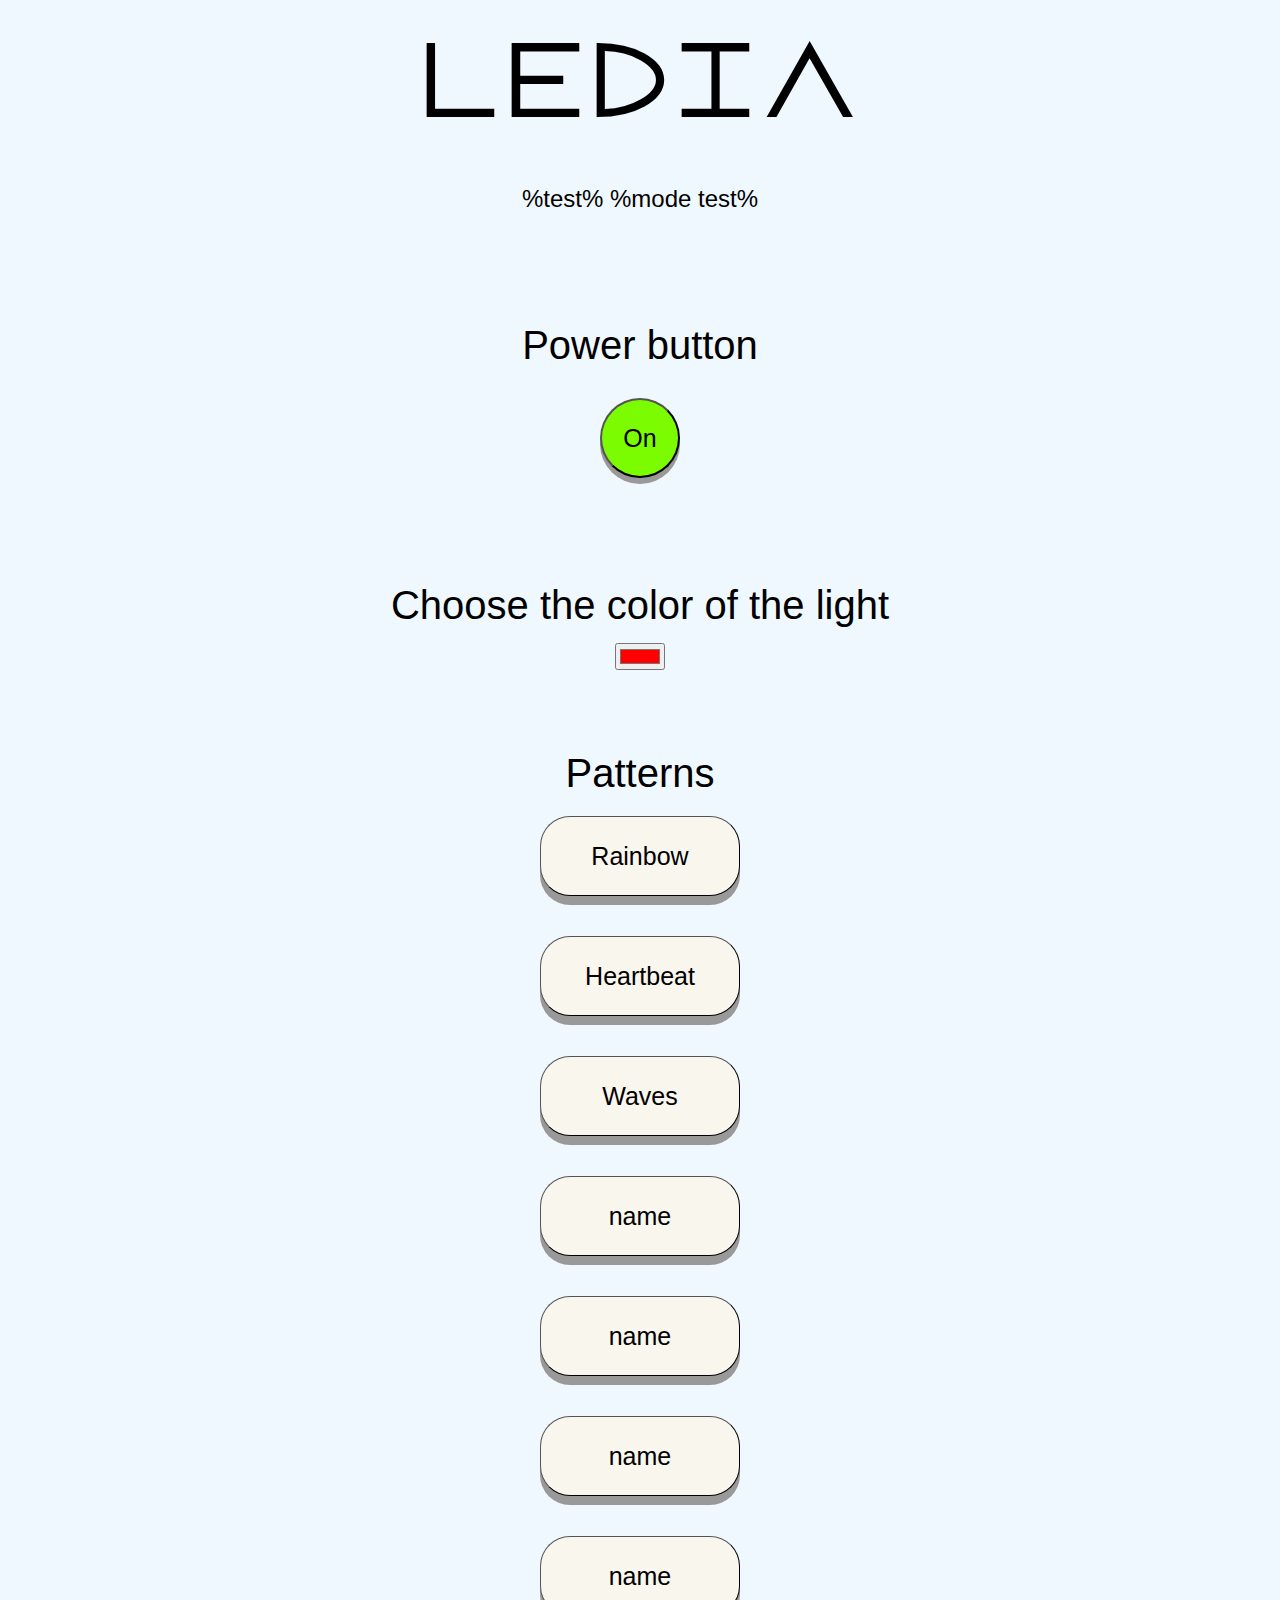
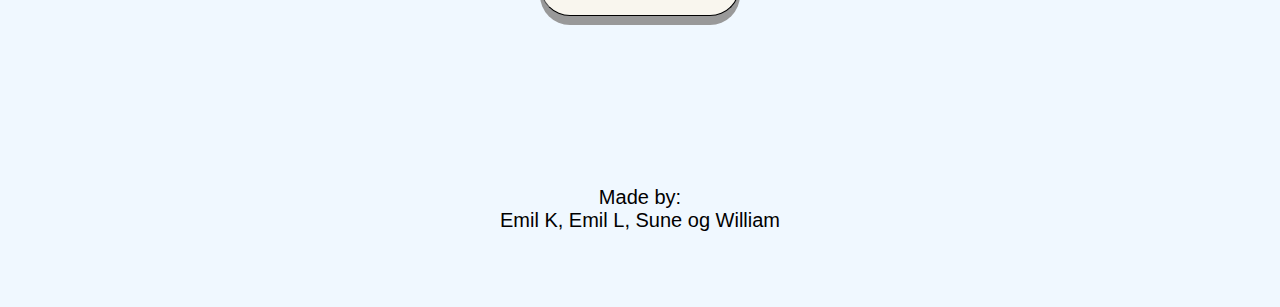
==== Kode/Smart Lighting/data/index.html @ 9d8d2228 "s" ====
<!DOCTYPE html>
<html lang="en" dir="ltr">
  <head>
    <meta charset="utf-8">
    <title>LEDia</title>
    <link rel="stylesheet" href="styles.css">
    <script type = "text/javascript" src="script.js"></script>
  </head>


  <body>
    <div class="flex-container">

      <!-- This is the title you see on the top of the website -->
      <div class="title">
        <div> ledia </div>
      </div>

      <!-- This is the introduction text below the title -->
      <div class="top">
        <div>
        <span id = "LED_State">%test%</span>
        <span id = "mode"> %mode test% </span>
        </div>
      </div>

      <!-- This is the meat of the website where all the controlpanels will be -->
      <div class="middletop">
        <div id = "LEDState"> Power button </div>
          <button id="buttonLED" class="button button1" onclick="LEDswitch('buttonLED')" style = "box-shadow: 0 6px #999;">On</button>
      </div>

      <div class="middlebottom">
        <div> Choose the color of the light </div>
          <div>
            <input type="color" id="colorpicker" value="#FF0000">
          </div>
      </div>

      <div class="middlebottom">
        <div> Patterns </div>
        <button id="button1" class="button buttonMatrix1" onclick="preset1('button1', 'button2', 'button3', 'button4', 'button5', 'button6', 'button7')" style ="border: 1px outset black;
        background-color: #F9F6EE; width: 200px; border-radius: 30px; box-shadow: 0 9px #999;"> Rainbow </button> <br>

        <button id="button2" class="button buttonMatrix2" onclick="preset2('button1', 'button2', 'button3', 'button4', 'button5', 'button6', 'button7')" style ="border: 1px outset black;
        background-color: #F9F6EE; width: 200px; border-radius: 30px; box-shadow: 0 9px #999;"> Heartbeat </button> <br>

        <button id="button3" class="button buttonMatrix3" onclick="preset3('button1', 'button2', 'button3', 'button4', 'button5', 'button6', 'button7')" style ="border: 1px outset black;
        background-color: #F9F6EE; width: 200px; border-radius: 30px; box-shadow: 0 9px #999;"> Waves </button> <br>

        <button id="button4" class="button buttonMatrix4" onclick="preset4('button1', 'button2', 'button3', 'button4', 'button5', 'button6', 'button7')" style ="border: 1px outset black;
        background-color: #F9F6EE; width: 200px; border-radius: 30px; box-shadow: 0 9px #999;"> name </button> <br>

        <button id="button5" class="button buttonMatrix5" onclick="preset5('button1', 'button2', 'button3', 'button4', 'button5', 'button6', 'button7')" style ="border: 1px outset black;
        background-color: #F9F6EE; width: 200px; border-radius: 30px; box-shadow: 0 9px #999;"> name </button> <br>

        <button id="button6" class="button buttonMatrix6" onclick="preset6('button1', 'button2', 'button3', 'button4', 'button5', 'button6', 'button7')" style ="border: 1px outset black;
        background-color: #F9F6EE; width: 200px; border-radius: 30px; box-shadow: 0 9px #999;"> name </button> <br>

        <button id="button7" class="button buttonMatrix7" onclick="preset7('button1', 'button2', 'button3', 'button4', 'button5', 'button6', 'button7')" style ="border: 1px outset black;
        background-color: #F9F6EE; width: 200px; border-radius: 30px; box-shadow: 0 9px #999;"> name </button> <br>

      </div>

      <!-- This will be the place to honor the authors -->
      <div class="bottom">
        <div> Made by:<br> Emil K, Emil L, Sune og William </div>
      </div>
    </div>


    <script>
    var backRGB = document.getElementById("colorpicker").value;
    document.getElementById("colorpicker").onchange = function()  {
      backRGB = this.value;
      hexToRgb(backRGB);
    }

    getState('buttonLED', 'button1', 'button2', 'button3', 'button4', 'button5', 'button6', 'button7');

  </script>

  </body>


</html>
---- Kode/Smart Lighting/data/styles.css ----
@font-face {
  font-family: 'walterregular';
  src: url('walter-regular-webfont.woff2') format('woff2'),
       url('walter-regular-webfont.woff') format('woff');
  font-weight: normal;
  font-style: normal;
}

/* This is the body of the website, being applied to everything */
body  {
  margin: 0px;
  padding: 0px;
  background-color: AliceBlue;
}

/* The flex container is basically everything in the website */
.flex-container {
  display: flex;
  flex-direction: column;
  justify-content: space-between;
}

/* This applies to all divs in the flex container */
.flex-container > div {
  text-align: center;
}

/* Applies to the title, duh */
.title  {
  font-family: 'walterregular';
  font-size: 100px;

  padding-top: 20px;
  padding-bottom: 20px;
}

/* Applies to the top, duh */
.top  {
  font-family: arial;
  font-size: 24px;

  margin: 35px;
}

/* Applies to the different middle sections */
.middletop  {
  font-family: arial;
  font-size: 40px;

  margin: 75px;
}

.buttonMatrix1:active{
  background-color: #3e8e41;
  transform: translateY(4px);
}
.buttonMatrix2:active{
  background-color: #3e8e41;
  transform: translateY(4px);
}
.buttonMatrix3:active{
  background-color: #3e8e41;
  transform: translateY(4px);
}
.buttonMatrix4:active{
  background-color: #3e8e41;
  transform: translateY(4px);
}
.buttonMatrix5:active{
  background-color: #3e8e41;
  transform: translateY(4px);
}
.buttonMatrix6:active{
  background-color: #3e8e41;
  transform: translateY(4px);
}
.buttonMatrix7:active{
  background-color: #3e8e41;
  transform: translateY(4px);
}

.button1 {
  background-color: LawnGreen;
  font-size: 25px;
  height: 80px;
  width: 80px;
  border-radius: 50%;
  margin: 30px;
}
.button1:active{
  background-color: #3e8e41;
  transform: translateY(4px);
}



.middlemid  {
  font-family: arial;
  font-size: 40px;

  margin-bottom: 150px;
}

/* A lot of slider stuff, dont know what half of it does but it works :) */
.slider {
  -webkit-appearance: none;
  width: 45%;
  height: 15px;
  border-radius: 5px;
  background: #d3d3d3;
  outline: none;
  opacity: 0.7;
  -webkit-transition: .2s;
  transition: opacity .2s;
}

.slider:hover {
  opacity: 1;
}

.slider::-webkit-slider-thumb {
  -webkit-appearance: none;
  appearance: none;
  width: 40px;
  height: 40px;
  border-radius: 50%;
  background: #4CAF50;
  cursor: pointer;
}

.slider::-moz-range-thumb {
  width: 40px;
  height: 40px;
  border-radius: 50%;
  background: #4CAF50;
  cursor: pointer;
}

.middlebottom  {
  font-family: arial;
  font-size: 40px;
  margin-bottom: 75px;
}

.middlebottom > button  {
  background-color: grey;
  font-size: 25px;
  height: 80px;
  width: 80px;
  border-radius: 50%;
  margin: 20px;
}
/* /////////////////////////////////////// */

/* Applies to the bottom, duh */
.bottom  {
  font-family: arial;
  font-size: 20px;

  margin: 75px;
}

label {
    font: 1rem 'Fira Sans', sans-serif;
}

input {
    margin: .4rem;
}

.config-container {
  display: flex;
  flex-direction: column;
  justify-content: space-between;
}

/* This applies to all divs in the flex container */
.config-container > div {
  text-align: center;
}

.config-title  {
  font-family: 'walterregular';
  font-size: 60px;

  padding-top: 20px;
  padding-bottom: 20px;
}
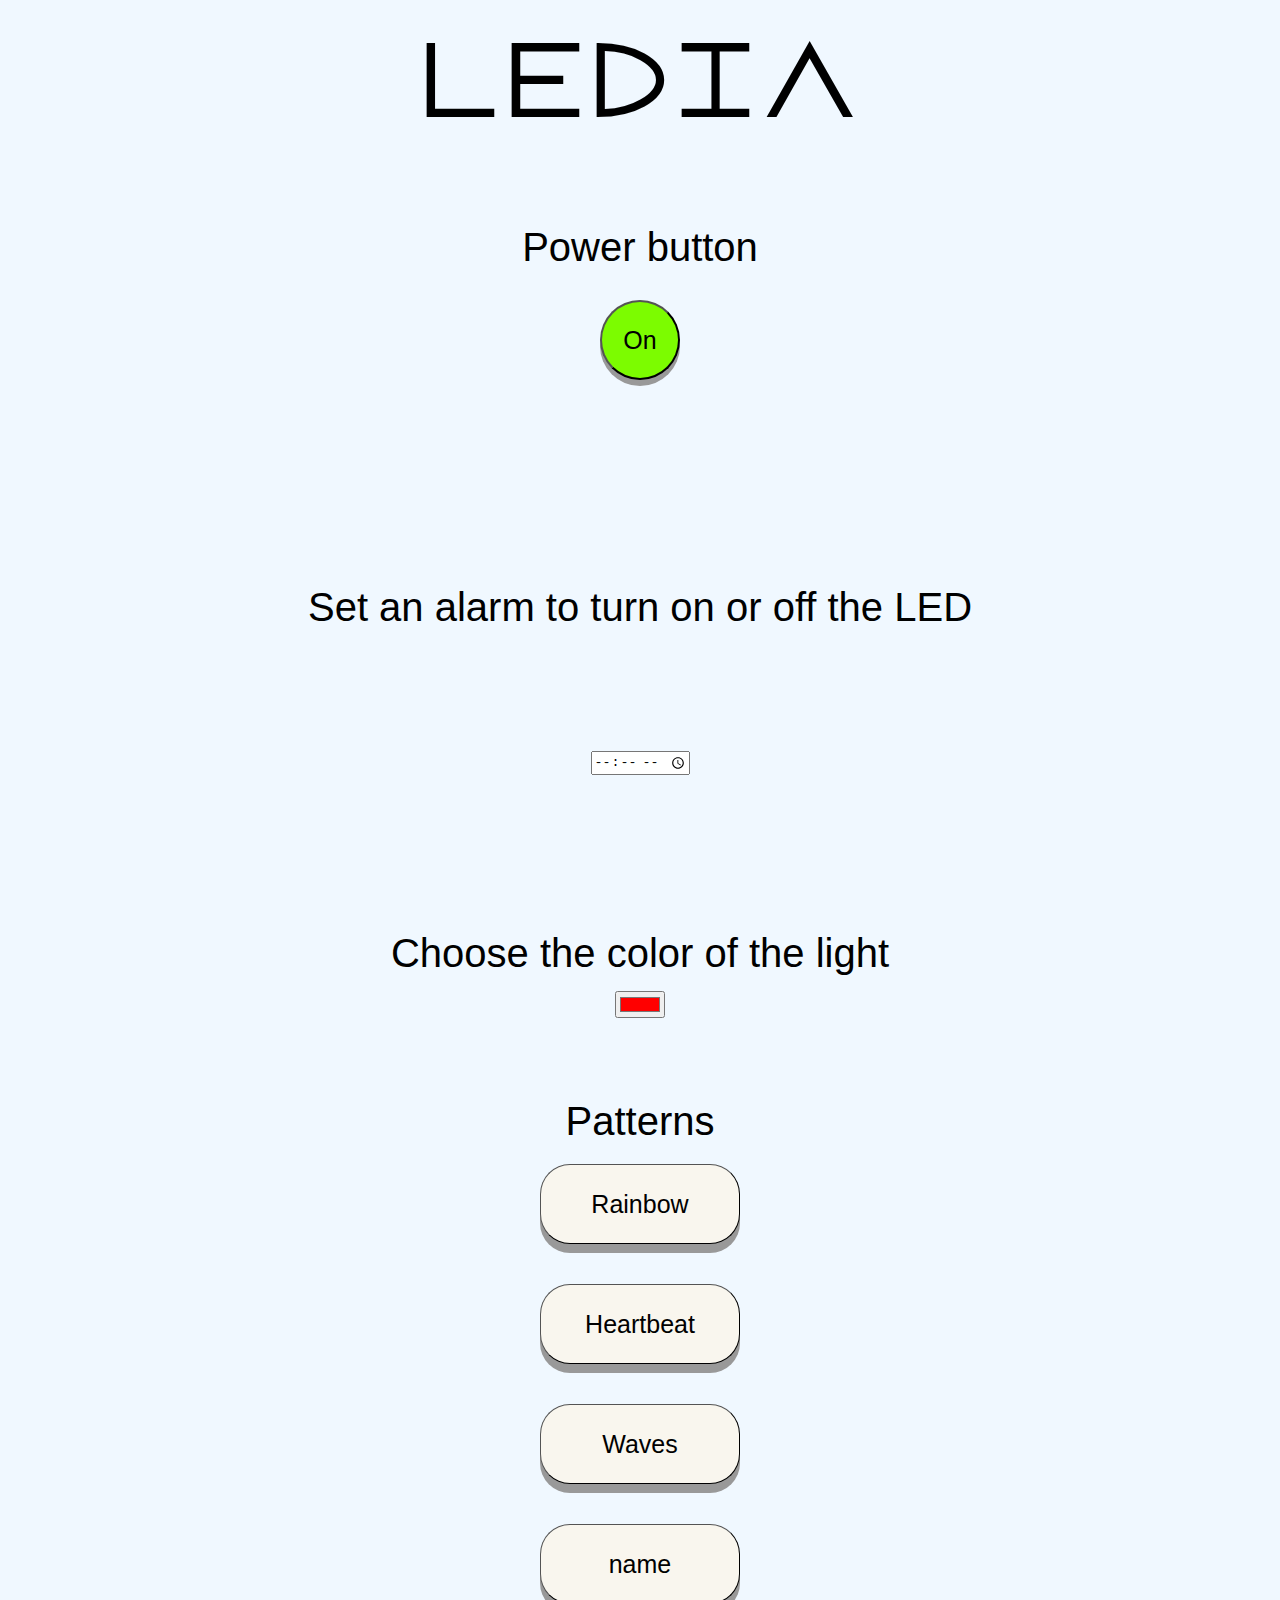
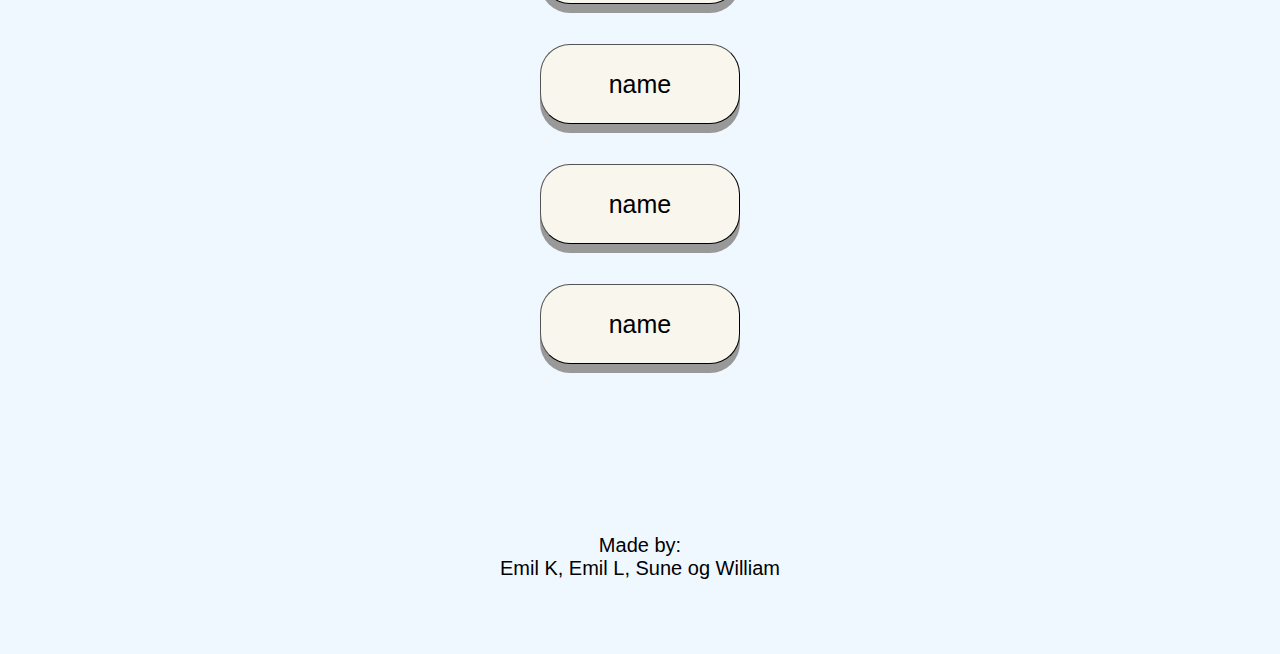
==== commit ef438962: "alarm" ====
--- a/Kode/Smart Lighting/data/index.html
+++ b/Kode/Smart Lighting/data/index.html
@@ -16,18 +16,15 @@
         <div> ledia </div>
       </div>
 
-      <!-- This is the introduction text below the title -->
-      <div class="top">
-        <div>
-        <span id = "LED_State">%test%</span>
-        <span id = "mode"> %mode test% </span>
-        </div>
-      </div>
-
       <!-- This is the meat of the website where all the controlpanels will be -->
       <div class="middletop">
         <div id = "LEDState"> Power button </div>
           <button id="buttonLED" class="button button1" onclick="LEDswitch('buttonLED')" style = "box-shadow: 0 6px #999;">On</button>
+      </div>
+
+      <div class="middlemid">
+        <label for="appt"> Set an alarm to turn on or off the LED</label>
+        <input type="time" id ="alarm">
       </div>
 
       <div class="middlebottom">
@@ -76,7 +73,20 @@
       hexToRgb(backRGB);
     }
 
-    getState('buttonLED', 'button1', 'button2', 'button3', 'button4', 'button5', 'button6', 'button7');
+    var time = document.getElementById('alarm').value;
+    document.getElementById('alarm').onchange = function()  {
+      strTime = this.value
+      arr = strTime.split(':');
+      hour = parseInt(arr[0]);
+      min = parseInt(arr[1]);
+      console.log(hour);
+      console.log(min);
+      ws.send(JSON.stringify({'id': 12, 'hour': hour, 'min' : min}));
+    }
+
+
+    getInitState('buttonLED', 'button1', 'button2', 'button3', 'button4', 'button5', 'button6', 'button7');
+
 
   </script>
 
--- a/Kode/Smart Lighting/data/styles.css
+++ b/Kode/Smart Lighting/data/styles.css
@@ -35,11 +35,14 @@
 }
 
 /* Applies to the top, duh */
-.top  {
+.middlemid > label  {
   font-family: arial;
-  font-size: 24px;
-
-  margin: 35px;
+  display: block;
+  font-size: 40px;
+  margin: 100px;
+}
+input, label  {
+  margin: .2rem 0;
 }
 
 /* Applies to the different middle sections */
@@ -91,8 +94,6 @@
   background-color: #3e8e41;
   transform: translateY(4px);
 }
-
-
 
 .middlemid  {
   font-family: arial;
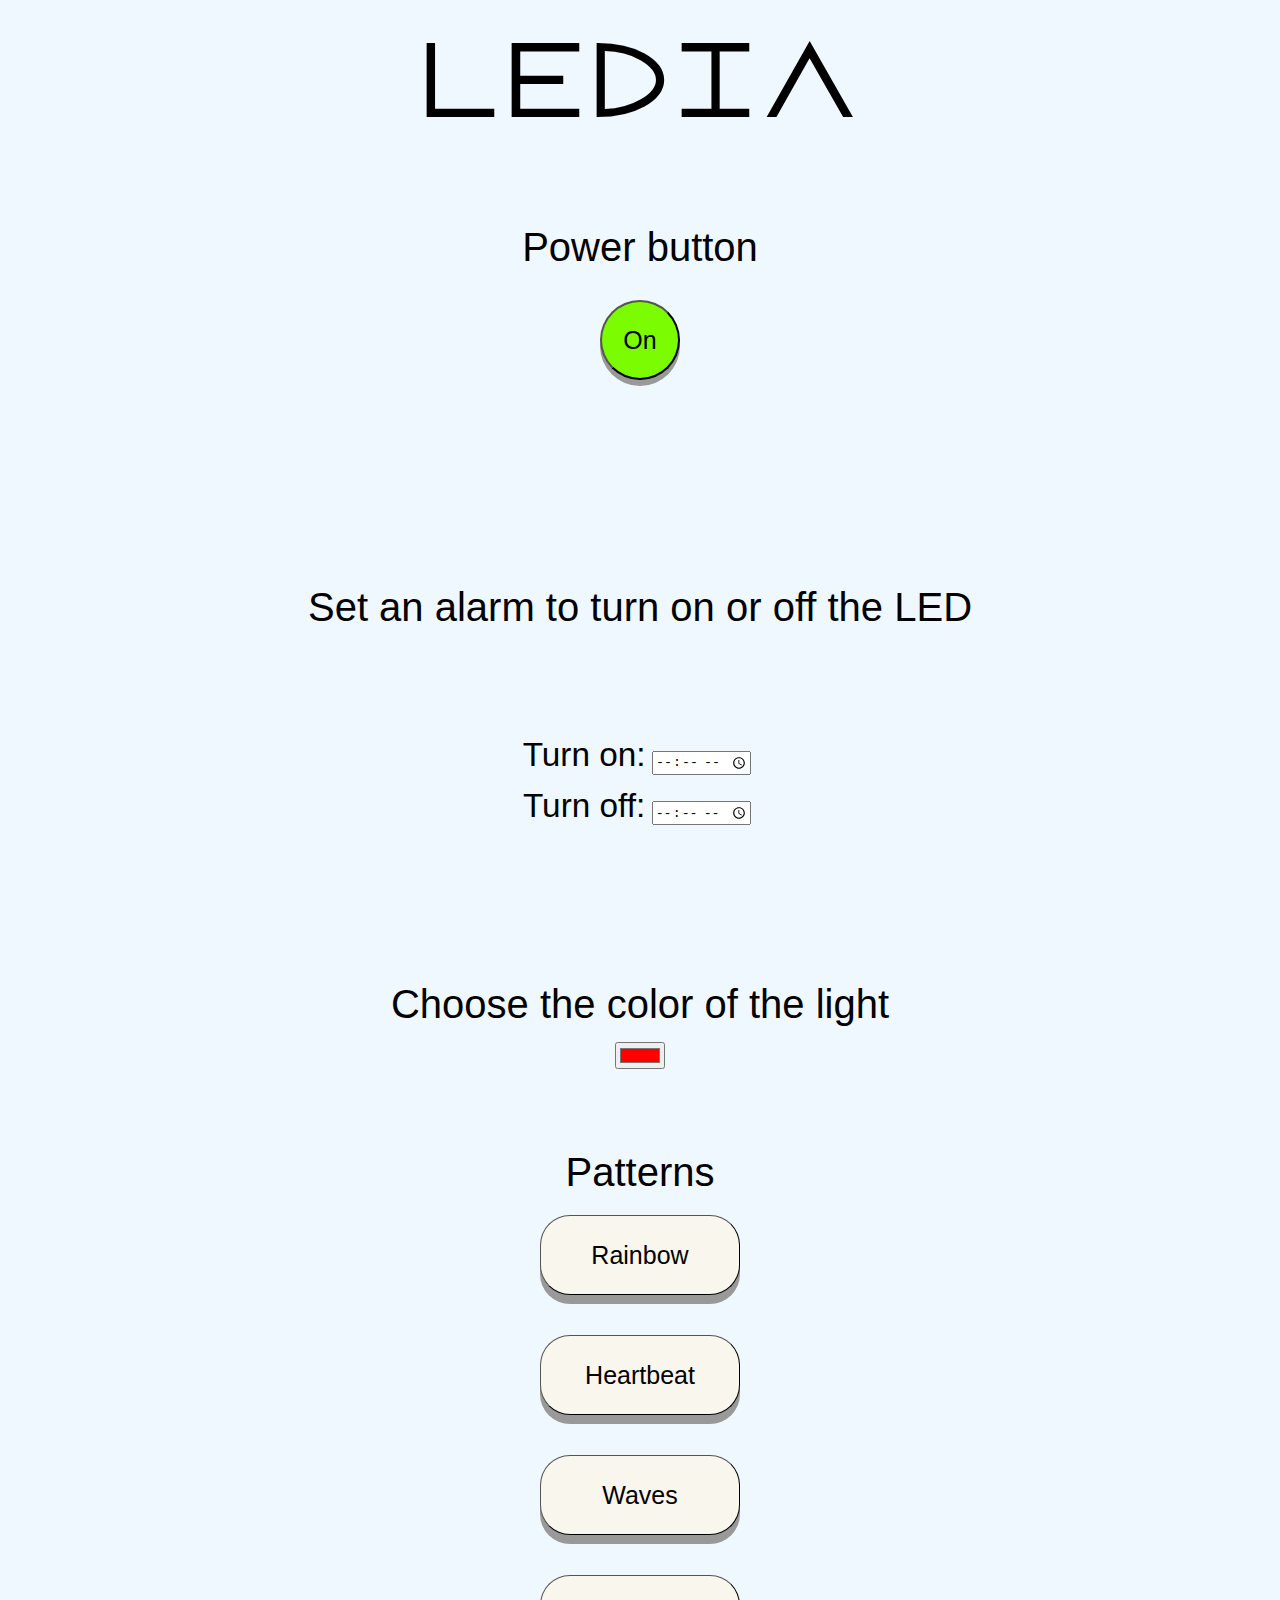
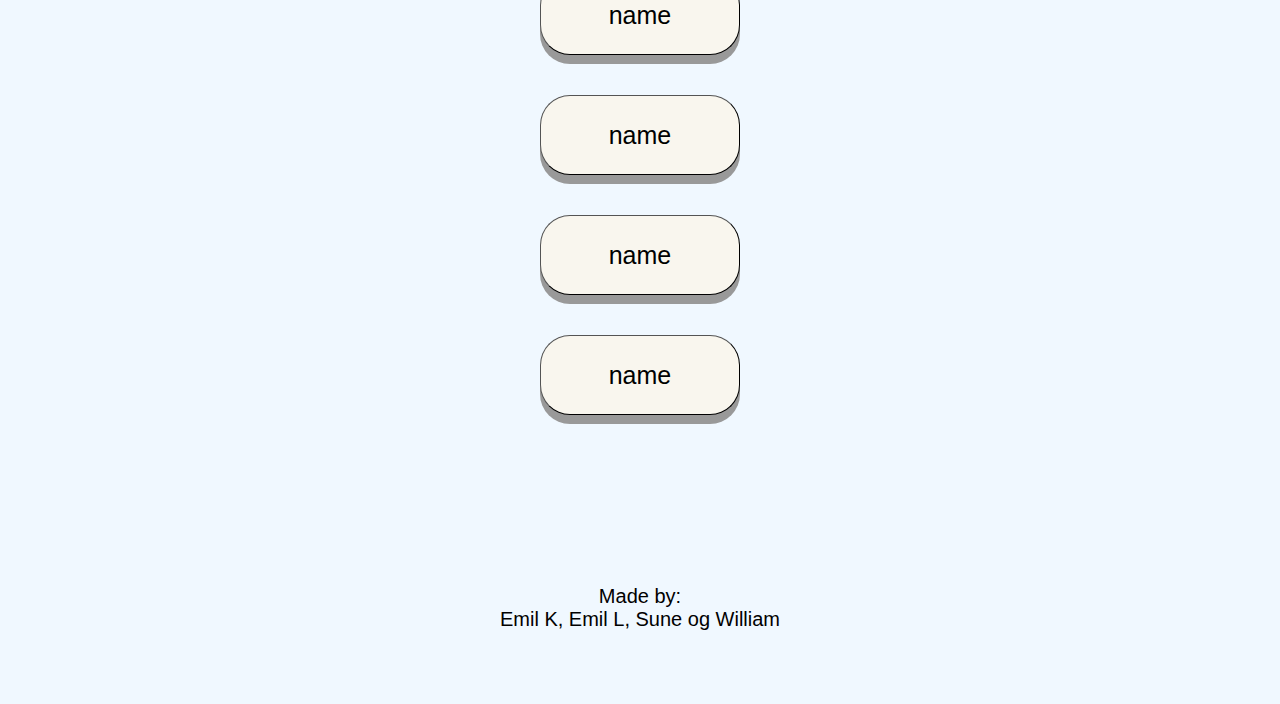
==== commit 6ecabfec: "on/off" ====
--- a/Kode/Smart Lighting/data/index.html
+++ b/Kode/Smart Lighting/data/index.html
@@ -24,7 +24,8 @@
 
       <div class="middlemid">
         <label for="appt"> Set an alarm to turn on or off the LED</label>
-        <input type="time" id ="alarm">
+        <small>Turn on:</small><input type="time" id ="ONalarm"> <br>
+        <small>Turn off:</small><input type="time" id ="OFFalarm">
       </div>
 
       <div class="middlebottom">
@@ -73,15 +74,26 @@
       hexToRgb(backRGB);
     }
 
-    var time = document.getElementById('alarm').value;
-    document.getElementById('alarm').onchange = function()  {
-      strTime = this.value
-      arr = strTime.split(':');
-      hour = parseInt(arr[0]);
-      min = parseInt(arr[1]);
-      console.log(hour);
-      console.log(min);
-      ws.send(JSON.stringify({'id': 12, 'hour': hour, 'min' : min}));
+    var ONtime = document.getElementById('ONalarm').value;
+    document.getElementById('ONalarm').onchange = function()  {
+      strOnTime = this.value;
+      ONarr = strOnTime.split(':');
+      ONhour = parseInt(ONarr[0]);
+      ONmin = parseInt(ONarr[1]);
+      console.log(ONhour);
+      console.log(ONmin);
+      ws.send(JSON.stringify({'id': 12, 'hour': ONhour, 'min' : ONmin}));
+    }
+
+    var OFFtime = document.getElementById('OFFalarm').value;
+    document.getElementById('OFFalarm').onchange = function() {
+      strOffTime = this.value;
+      OFFarr = strOffTime.split(':');
+      OFFhour = parseInt(OFFarr[0]);
+      OFFmin = parseInt(OFFarr[1]);
+      console.log(OFFhour);
+      console.log(OFFmin);
+      ws.send(JSON.stringify({'id': 13, 'hour': OFFhour, 'min' : OFFmin}));
     }
 
 
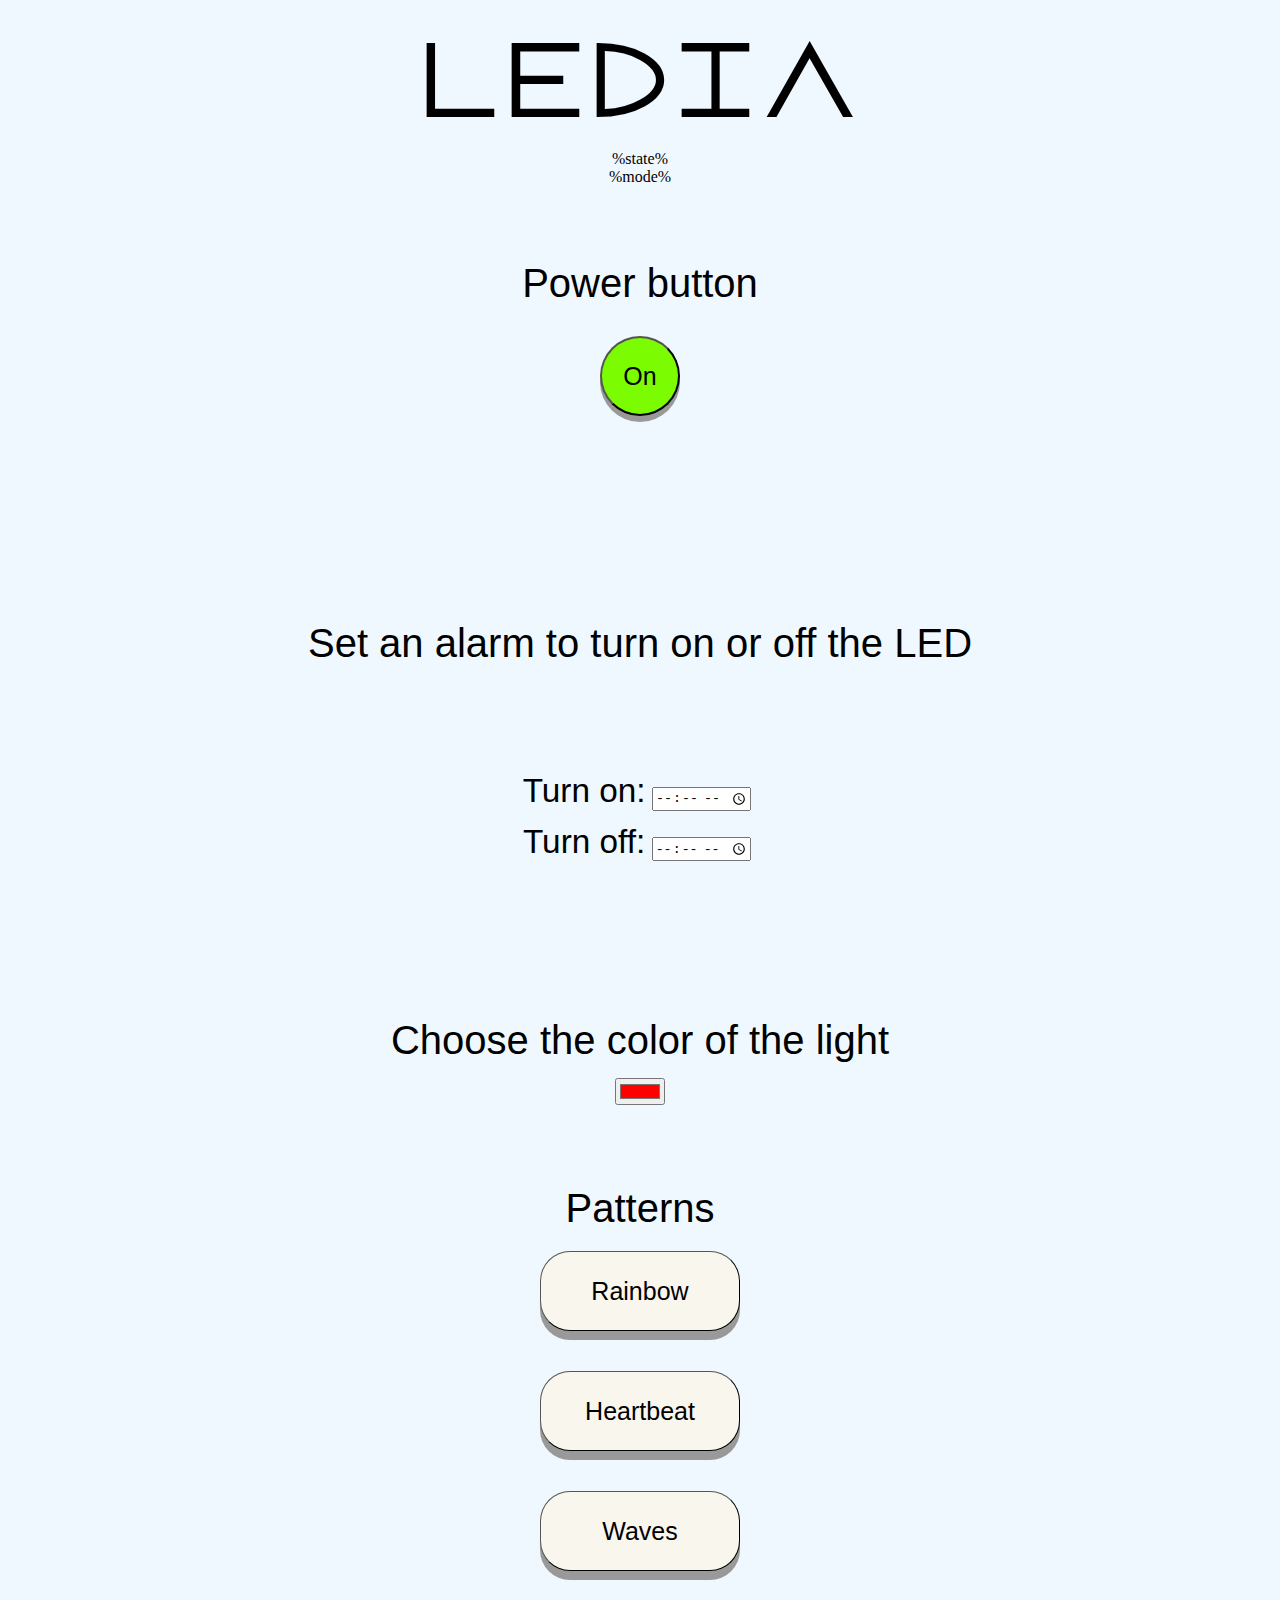
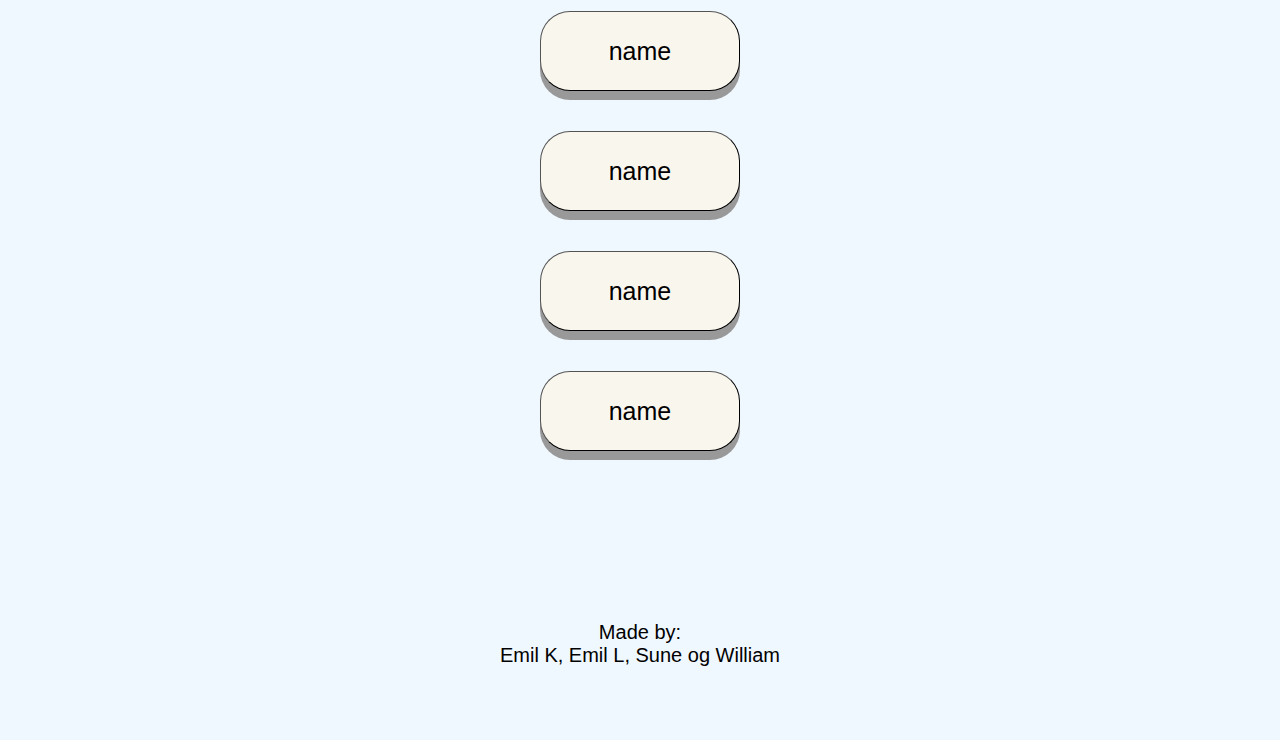
==== commit a5189ab0: "Alarmer virker" ====
--- a/Kode/Smart Lighting/data/index.html
+++ b/Kode/Smart Lighting/data/index.html
@@ -14,6 +14,11 @@
       <!-- This is the title you see on the top of the website -->
       <div class="title">
         <div> ledia </div>
+      </div>
+
+      <div class="top">
+        <div id = "LED_State">%state%</div>
+        <div id = "mode">%mode%</div>
       </div>
 
       <!-- This is the meat of the website where all the controlpanels will be -->
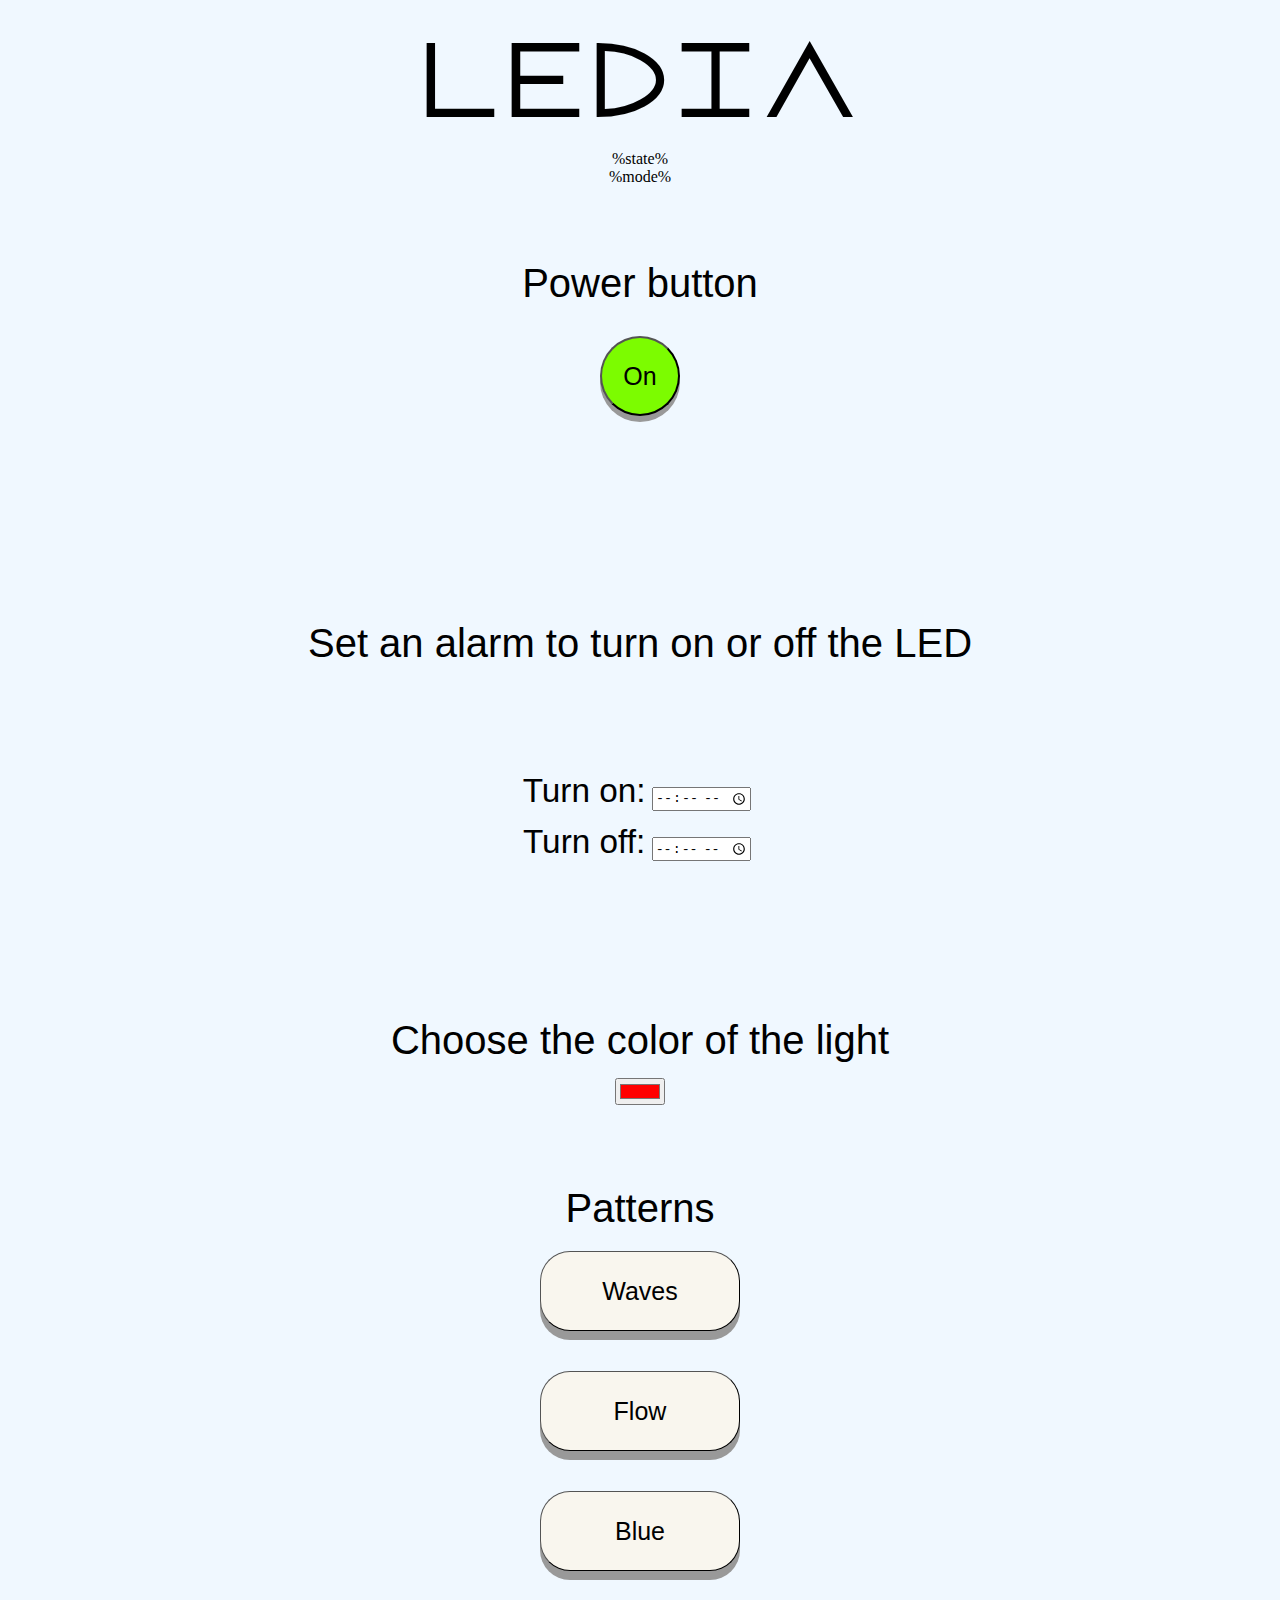
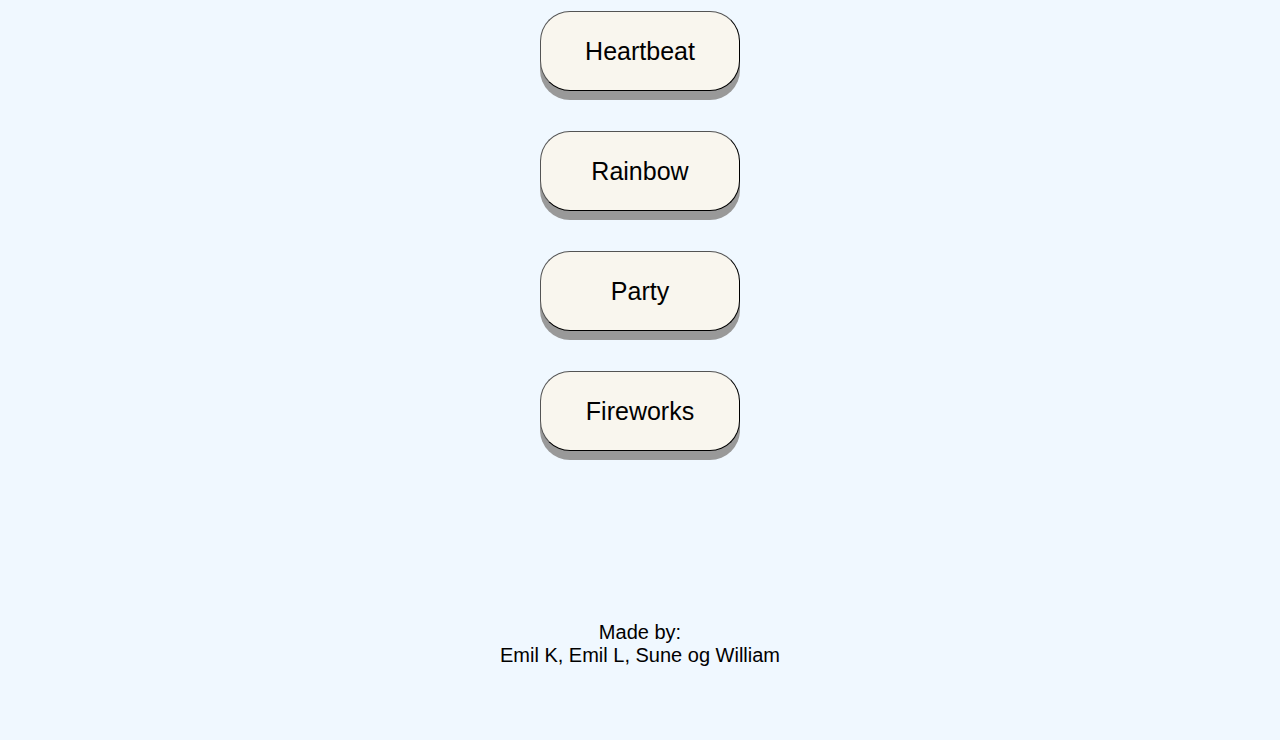
==== commit 07074968: "Hjemmeside opdateret knapper" ====
--- a/Kode/Smart Lighting/data/index.html
+++ b/Kode/Smart Lighting/data/index.html
@@ -43,25 +43,25 @@
       <div class="middlebottom">
         <div> Patterns </div>
         <button id="button1" class="button buttonMatrix1" onclick="preset1('button1', 'button2', 'button3', 'button4', 'button5', 'button6', 'button7')" style ="border: 1px outset black;
+        background-color: #F9F6EE; width: 200px; border-radius: 30px; box-shadow: 0 9px #999;"> Waves </button> <br>
+
+        <button id="button2" class="button buttonMatrix2" onclick="preset2('button1', 'button2', 'button3', 'button4', 'button5', 'button6', 'button7')" style ="border: 1px outset black;
+        background-color: #F9F6EE; width: 200px; border-radius: 30px; box-shadow: 0 9px #999;"> Flow </button> <br>
+
+        <button id="button3" class="button buttonMatrix3" onclick="preset3('button1', 'button2', 'button3', 'button4', 'button5', 'button6', 'button7')" style ="border: 1px outset black;
+        background-color: #F9F6EE; width: 200px; border-radius: 30px; box-shadow: 0 9px #999;"> Blue </button> <br>
+
+        <button id="button4" class="button buttonMatrix4" onclick="preset4('button1', 'button2', 'button3', 'button4', 'button5', 'button6', 'button7')" style ="border: 1px outset black;
+        background-color: #F9F6EE; width: 200px; border-radius: 30px; box-shadow: 0 9px #999;"> Heartbeat </button> <br>
+
+        <button id="button5" class="button buttonMatrix5" onclick="preset5('button1', 'button2', 'button3', 'button4', 'button5', 'button6', 'button7')" style ="border: 1px outset black;
         background-color: #F9F6EE; width: 200px; border-radius: 30px; box-shadow: 0 9px #999;"> Rainbow </button> <br>
 
-        <button id="button2" class="button buttonMatrix2" onclick="preset2('button1', 'button2', 'button3', 'button4', 'button5', 'button6', 'button7')" style ="border: 1px outset black;
-        background-color: #F9F6EE; width: 200px; border-radius: 30px; box-shadow: 0 9px #999;"> Heartbeat </button> <br>
-
-        <button id="button3" class="button buttonMatrix3" onclick="preset3('button1', 'button2', 'button3', 'button4', 'button5', 'button6', 'button7')" style ="border: 1px outset black;
-        background-color: #F9F6EE; width: 200px; border-radius: 30px; box-shadow: 0 9px #999;"> Waves </button> <br>
-
-        <button id="button4" class="button buttonMatrix4" onclick="preset4('button1', 'button2', 'button3', 'button4', 'button5', 'button6', 'button7')" style ="border: 1px outset black;
-        background-color: #F9F6EE; width: 200px; border-radius: 30px; box-shadow: 0 9px #999;"> name </button> <br>
-
-        <button id="button5" class="button buttonMatrix5" onclick="preset5('button1', 'button2', 'button3', 'button4', 'button5', 'button6', 'button7')" style ="border: 1px outset black;
-        background-color: #F9F6EE; width: 200px; border-radius: 30px; box-shadow: 0 9px #999;"> name </button> <br>
-
         <button id="button6" class="button buttonMatrix6" onclick="preset6('button1', 'button2', 'button3', 'button4', 'button5', 'button6', 'button7')" style ="border: 1px outset black;
-        background-color: #F9F6EE; width: 200px; border-radius: 30px; box-shadow: 0 9px #999;"> name </button> <br>
+        background-color: #F9F6EE; width: 200px; border-radius: 30px; box-shadow: 0 9px #999;"> Party </button> <br>
 
         <button id="button7" class="button buttonMatrix7" onclick="preset7('button1', 'button2', 'button3', 'button4', 'button5', 'button6', 'button7')" style ="border: 1px outset black;
-        background-color: #F9F6EE; width: 200px; border-radius: 30px; box-shadow: 0 9px #999;"> name </button> <br>
+        background-color: #F9F6EE; width: 200px; border-radius: 30px; box-shadow: 0 9px #999;"> Fireworks </button> <br>
 
       </div>
 
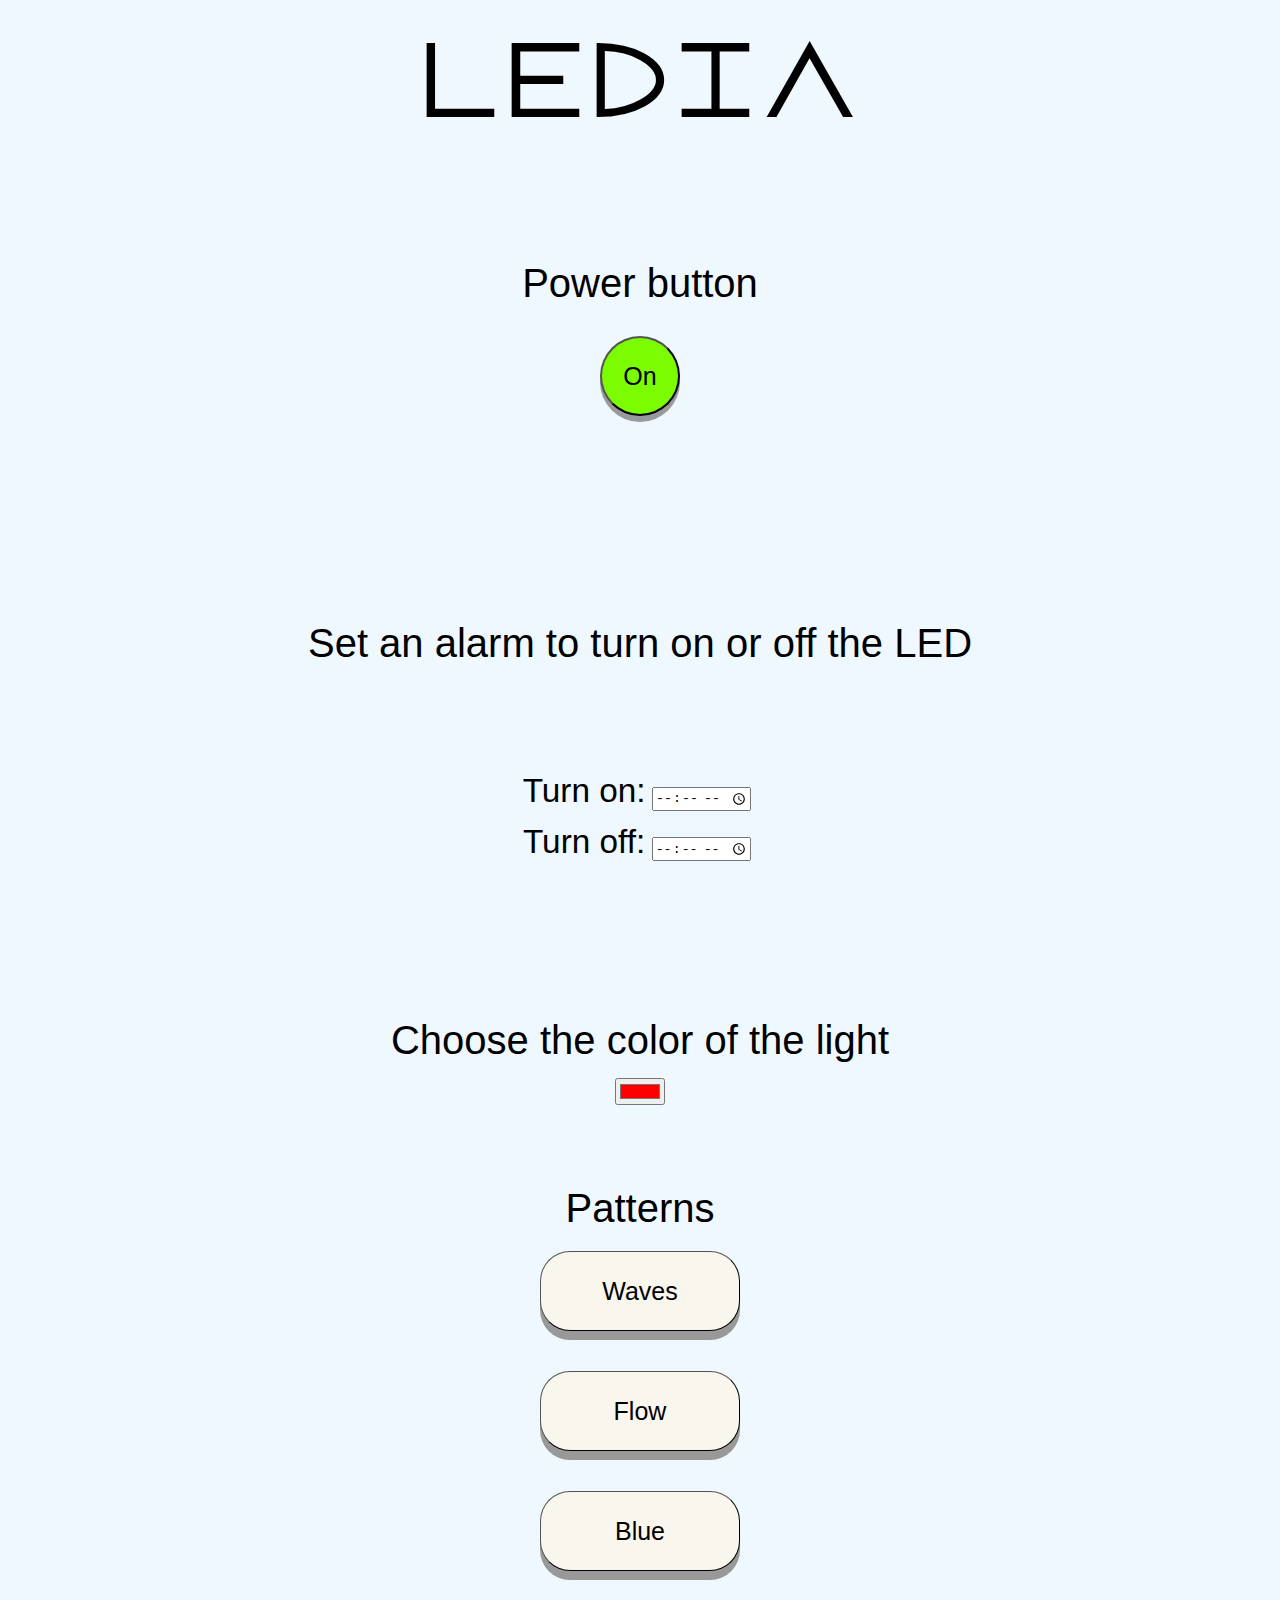
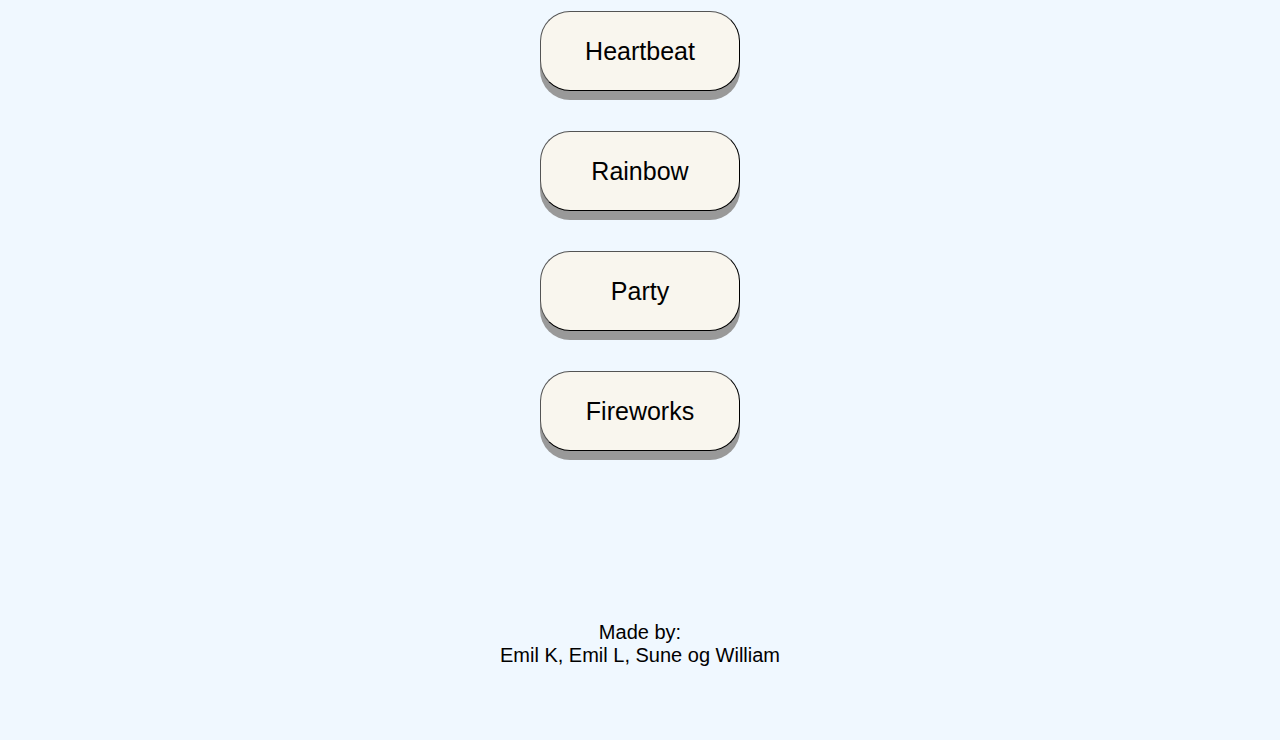
==== commit 0c037418: "ændret hjemmeside font farve" ====
--- a/Kode/Smart Lighting/data/index.html
+++ b/Kode/Smart Lighting/data/index.html
@@ -17,8 +17,8 @@
       </div>
 
       <div class="top">
-        <div id = "LED_State">%state%</div>
-        <div id = "mode">%mode%</div>
+        <div id = "LED_State" style="color: aliceblue">%state%</div>
+        <div id = "mode"  style="color: aliceblue">%mode%</div>
       </div>
 
       <!-- This is the meat of the website where all the controlpanels will be -->
